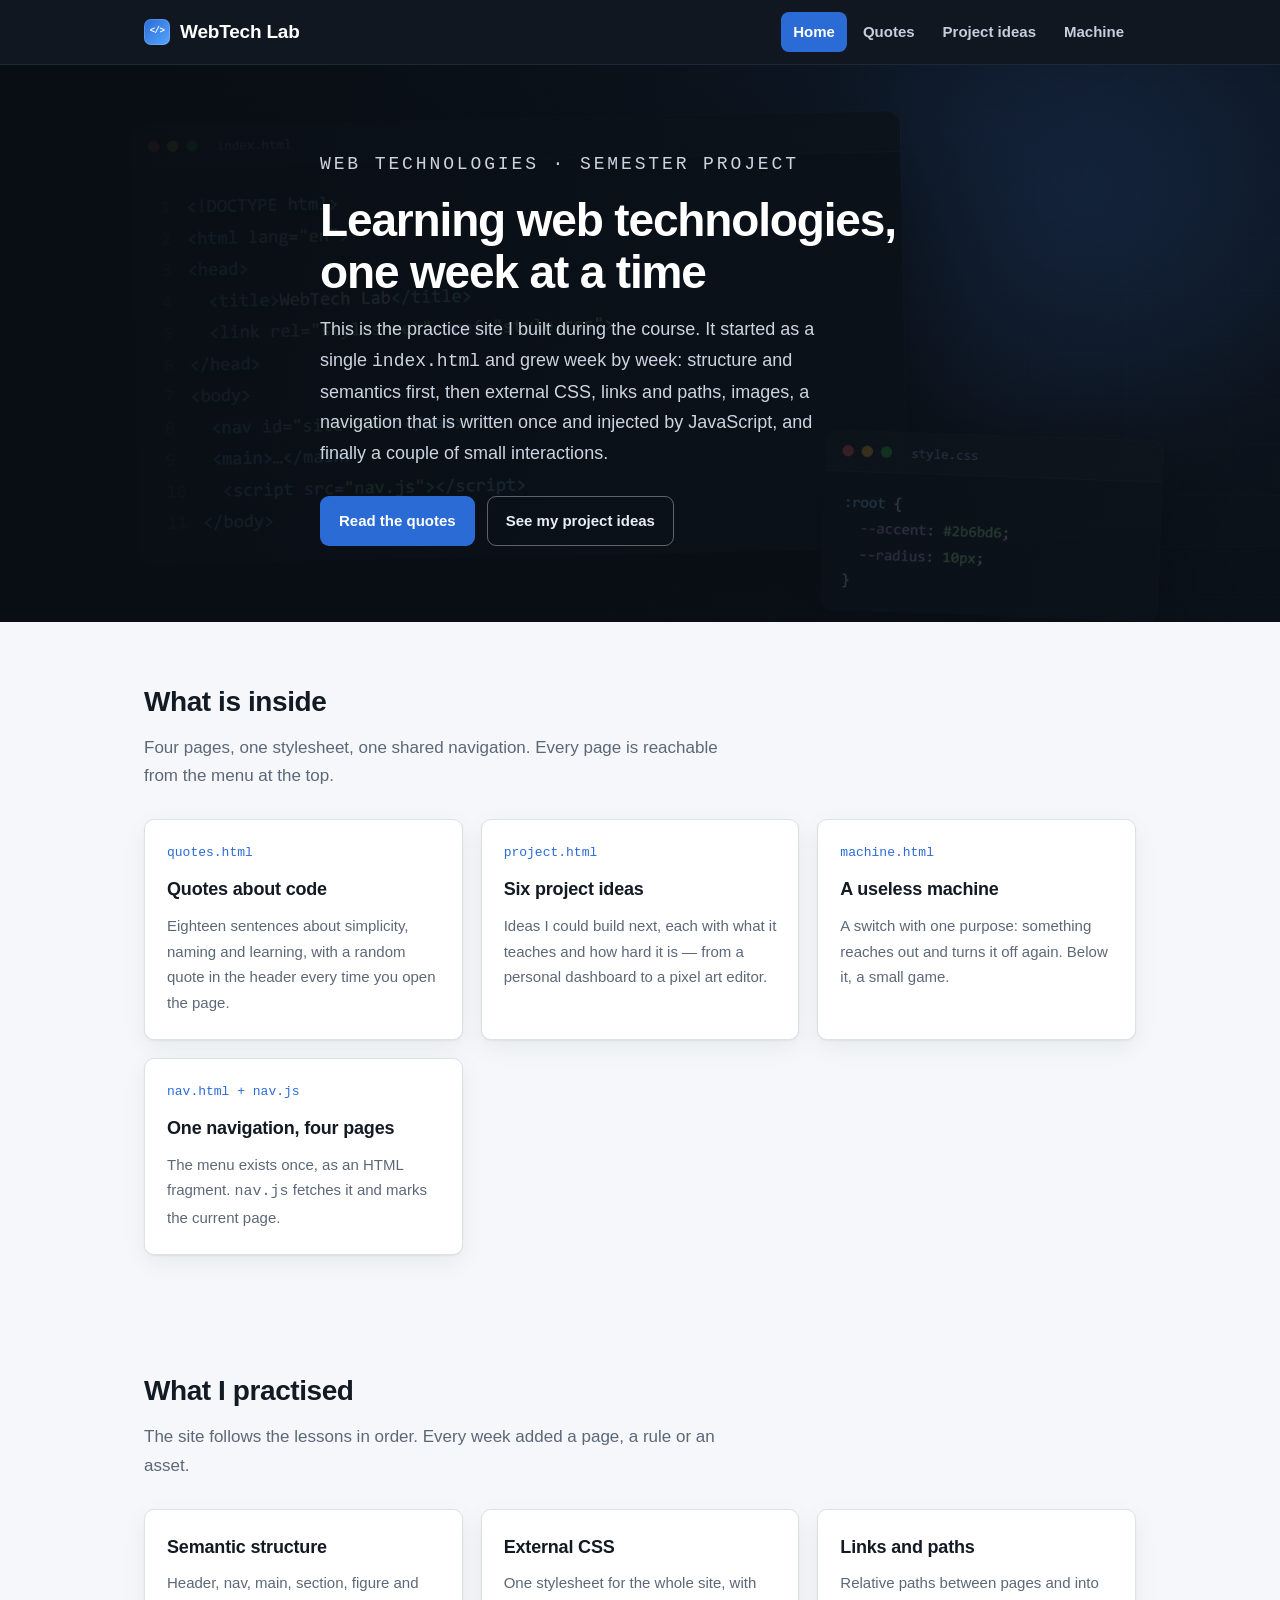
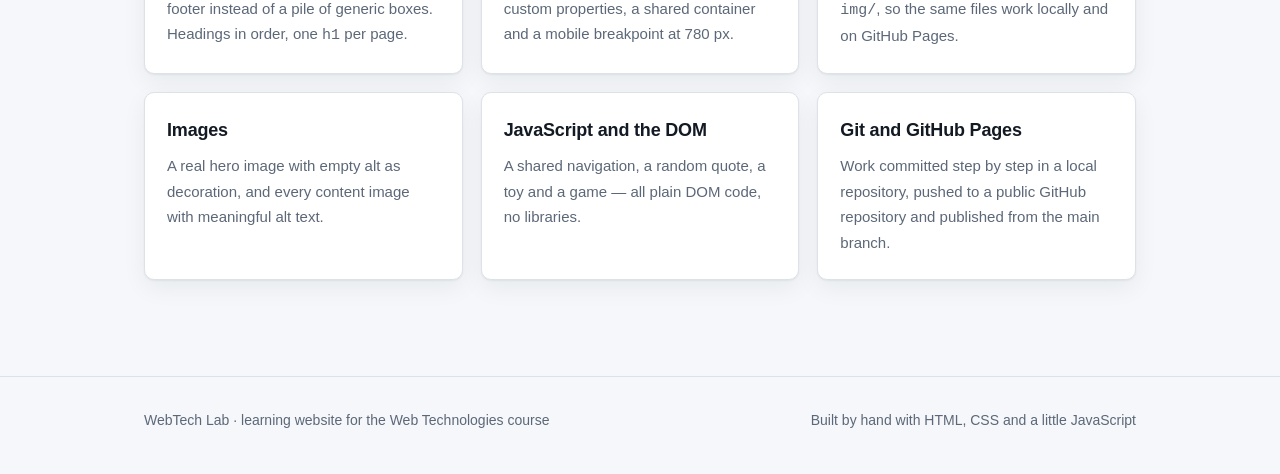
==== index.html @ a26dc0cc "feat: page structure, stylesheet, hero image and the shared navigation index.html with a hero image " ====
<!DOCTYPE html>
<html lang="en">
<head>
  <meta charset="UTF-8">
  <meta name="viewport" content="width=device-width, initial-scale=1.0">
  <title>WebTech Lab — learning web technologies</title>
  <meta name="description" content="The learning website I built during the Web Technologies course: HTML structure, external CSS, a shared navigation and a little JavaScript.">
  <link rel="icon" type="image/svg+xml" href="favicon.svg">
  <link rel="icon" type="image/png" sizes="32x32" href="favicon-32.png">
  <link rel="apple-touch-icon" href="apple-touch-icon.png">
  <meta property="og:type" content="website">
  <meta property="og:site_name" content="WebTech Lab">
  <meta property="og:title" content="WebTech Lab — learning web technologies">
  <meta property="og:description" content="The learning website I built during the Web Technologies course.">
  <meta property="og:url" content="https://i-am-cie.github.io/my-site/">
  <meta property="og:image" content="https://i-am-cie.github.io/my-site/img/og-image.jpg">
  <meta property="og:image:width" content="1200">
  <meta property="og:image:height" content="630">
  <meta name="twitter:card" content="summary_large_image">
  <link rel="stylesheet" href="style.css">
</head>
<body>
  <header class="site-header">
    <div class="container header-inner">
      <a class="brand" href="index.html"><span class="brand-mark" aria-hidden="true"></span>WebTech Lab</a>
      <div id="site-nav"></div>
    </div>
  </header>

  <main>
    <section class="hero">
      <div class="hero-media" aria-hidden="true">
        <img src="img/hero.jpg" alt="">
      </div>
      <div class="container hero-body">
        <p class="eyebrow">Web Technologies · semester project</p>
        <h1>Learning web technologies, one week at a time</h1>
        <p>This is the practice site I built during the course. It started as a single <code>index.html</code> and grew week by week: structure and semantics first, then external CSS, links and paths, images, a navigation that is written once and injected by JavaScript, and finally a couple of small interactions.</p>
        <div class="hero-actions">
          <a class="btn" href="quotes.html">Read the quotes</a>
          <a class="btn btn-ghost" href="project.html">See my project ideas</a>
        </div>
      </div>
    </section>

    <section class="section">
      <div class="container">
        <div class="section-head">
          <h2 class="section-title">What is inside</h2>
          <p class="lead">Four pages, one stylesheet, one shared navigation. Every page is reachable from the menu at the top.</p>
        </div>
        <div class="card-grid">
          <a class="card" href="quotes.html">
            <p class="card-index">quotes.html</p>
            <h3>Quotes about code</h3>
            <p>Eighteen sentences about simplicity, naming and learning, with a random quote in the header every time you open the page.</p>
          </a>
          <a class="card" href="project.html">
            <p class="card-index">project.html</p>
            <h3>Six project ideas</h3>
            <p>Ideas I could build next, each with what it teaches and how hard it is — from a personal dashboard to a pixel art editor.</p>
          </a>
          <a class="card" href="machine.html">
            <p class="card-index">machine.html</p>
            <h3>A useless machine</h3>
            <p>A switch with one purpose: something reaches out and turns it off again. Below it, a small game.</p>
          </a>
          <a class="card" href="machine.html">
            <p class="card-index">nav.html + nav.js</p>
            <h3>One navigation, four pages</h3>
            <p>The menu exists once, as an HTML fragment. <code>nav.js</code> fetches it and marks the current page.</p>
          </a>
        </div>
      </div>
    </section>

    <section class="section">
      <div class="container">
        <div class="section-head">
          <h2 class="section-title">What I practised</h2>
          <p class="lead">The site follows the lessons in order. Every week added a page, a rule or an asset.</p>
        </div>
        <div class="card-grid">
          <div class="card">
            <h3>Semantic structure</h3>
            <p>Header, nav, main, section, figure and footer instead of a pile of generic boxes. Headings in order, one <code>h1</code> per page.</p>
          </div>
          <div class="card">
            <h3>External CSS</h3>
            <p>One stylesheet for the whole site, with custom properties, a shared container and a mobile breakpoint at 780 px.</p>
          </div>
          <div class="card">
            <h3>Links and paths</h3>
            <p>Relative paths between pages and into <code>img/</code>, so the same files work locally and on GitHub Pages.</p>
          </div>
          <div class="card">
            <h3>Images</h3>
            <p>A real hero image with empty alt as decoration, and every content image with meaningful alt text.</p>
          </div>
          <div class="card">
            <h3>JavaScript and the DOM</h3>
            <p>A shared navigation, a random quote, a toy and a game — all plain DOM code, no libraries.</p>
          </div>
          <div class="card">
            <h3>Git and GitHub Pages</h3>
            <p>Work committed step by step in a local repository, pushed to a public GitHub repository and published from the main branch.</p>
          </div>
        </div>
      </div>
    </section>
  </main>

  <footer class="site-footer">
    <div class="container footer-inner">
      <span>WebTech Lab · learning website for the Web Technologies course</span>
      <span>Built by hand with HTML, CSS and a little JavaScript</span>
    </div>
  </footer>

  <script src="nav.js"></script>
</body>
</html>
---- style.css ----
/* ==========================================================================
   WebTech Lab — learning website for the Web Technologies course
   One stylesheet, no framework. Sections:
   1. tokens and reset   2. layout   3. header and injected navigation
   4. hero   5. cards   6. quotes   7. project ideas   8. machine + game
   9. footer  10. responsive
   ========================================================================== */

/* 1. tokens and reset ---------------------------------------------------- */
:root {
  --ink: #131a24;
  --paper: #f5f7fa;
  --card: #ffffff;
  --line: #dde2e9;
  --accent: #2b6bd6;
  --accent-dark: #1e4e9f;
  --accent-soft: #e8f0fe;
  --muted: #5c6878;
  --code: #0f1720;
  --radius: 10px;
  --shadow: 0 1px 2px rgba(19, 26, 36, 0.06), 0 8px 24px rgba(19, 26, 36, 0.06);
  --max: 1040px;
}

*,
*::before,
*::after {
  box-sizing: border-box;
}

html {
  -webkit-text-size-adjust: 100%;
}

body {
  margin: 0;
  background: var(--paper);
  color: var(--ink);
  font-family: -apple-system, BlinkMacSystemFont, "Segoe UI", "PingFang SC",
    "Microsoft YaHei", Roboto, sans-serif;
  font-size: 17px;
  line-height: 1.7;
}

h1,
h2,
h3,
p,
blockquote,
figure,
ul,
ol {
  margin: 0;
}

a {
  color: var(--accent-dark);
  text-decoration: none;
}

a:hover {
  text-decoration: underline;
}

img {
  display: block;
  max-width: 100%;
}

code,
kbd,
pre {
  font-family: Consolas, "SF Mono", Menlo, monospace;
}

.visually-hidden {
  position: absolute;
  width: 1px;
  height: 1px;
  padding: 0;
  margin: -1px;
  overflow: hidden;
  clip: rect(0 0 0 0);
  white-space: nowrap;
  border: 0;
}

/* 2. layout ------------------------------------------------------------- */
.container {
  width: 100%;
  max-width: var(--max);
  margin: 0 auto;
  padding: 0 24px;
}

.section {
  padding: 56px 0;
}

.section-head {
  margin-bottom: 28px;
}

.section-title {
  font-size: 28px;
  font-weight: 750;
  letter-spacing: -0.015em;
  margin-bottom: 8px;
}

.lead {
  color: var(--muted);
  max-width: 62ch;
}

/* 3. header and injected navigation ------------------------------------- */
.site-header {
  position: sticky;
  top: 0;
  z-index: 50;
  background: #101720;
  border-bottom: 1px solid #1e2836;
}

.header-inner {
  display: flex;
  align-items: center;
  justify-content: space-between;
  gap: 20px;
  min-height: 64px;
}

.brand {
  display: inline-flex;
  align-items: center;
  gap: 10px;
  color: #fff;
  font-weight: 750;
  font-size: 19px;
  letter-spacing: -0.01em;
}

.brand:hover {
  text-decoration: none;
  color: #fff;
}

.brand-mark {
  width: 26px;
  height: 26px;
  border-radius: 7px;
  background: linear-gradient(135deg, var(--accent) 0%, #56a6ff 100%);
  box-shadow: 0 0 0 1px rgba(255, 255, 255, 0.16) inset;
  position: relative;
  flex: 0 0 auto;
}

.brand-mark::after {
  content: "</>";
  position: absolute;
  inset: 0;
  display: grid;
  place-items: center;
  font-family: Consolas, monospace;
  font-size: 9px;
  font-weight: 700;
  color: #fff;
  letter-spacing: -0.5px;
}

/* the navigation is an HTML fragment injected by nav.js */
.site-nav ul {
  display: flex;
  flex-wrap: wrap;
  gap: 4px;
  list-style: none;
  padding: 0;
  margin: 0;
}

.site-nav a {
  display: block;
  padding: 7px 12px;
  border-radius: 8px;
  color: #c6d0dd;
  font-size: 15px;
  font-weight: 550;
  transition: background 0.15s ease, color 0.15s ease;
}

.site-nav a:hover {
  background: rgba(255, 255, 255, 0.08);
  color: #fff;
  text-decoration: none;
}

.site-nav a.is-current {
  background: var(--accent);
  color: #fff;
}

/* 4. hero --------------------------------------------------------------- */
.hero {
  position: relative;
  background: var(--code);
  color: #fff;
  overflow: hidden;
}

.hero-media {
  position: absolute;
  inset: 0;
}

.hero-media img {
  width: 100%;
  height: 100%;
  object-fit: cover;
  opacity: 0.45;
}

.hero::after {
  content: "";
  position: absolute;
  inset: 0;
  background: linear-gradient(100deg, rgba(9, 14, 20, 0.94) 0%,
    rgba(9, 14, 20, 0.72) 45%, rgba(9, 14, 20, 0.35) 100%);
}

.hero-body {
  position: relative;
  z-index: 2;
  padding: 84px 0 76px;
  max-width: 640px;
}

.eyebrow {
  font-family: Consolas, monospace;
  font-size: 13px;
  letter-spacing: 0.16em;
  text-transform: uppercase;
  color: #7fb4ff;
  margin-bottom: 14px;
}

.hero h1 {
  font-size: 46px;
  line-height: 1.14;
  letter-spacing: -0.025em;
  font-weight: 800;
  margin-bottom: 16px;
}

.hero p {
  color: #cbd5e1;
  font-size: 18px;
  max-width: 54ch;
}

.hero-actions {
  display: flex;
  flex-wrap: wrap;
  gap: 12px;
  margin-top: 28px;
}

.btn {
  display: inline-block;
  padding: 11px 18px;
  border-radius: 9px;
  border: 1px solid transparent;
  background: var(--accent);
  color: #fff;
  font-size: 15px;
  font-weight: 650;
  cursor: pointer;
  transition: transform 0.12s ease, background 0.15s ease;
}

.btn:hover {
  background: #3a7ae4;
  text-decoration: none;
  transform: translateY(-1px);
}

.btn-ghost {
  background: transparent;
  border-color: rgba(255, 255, 255, 0.35);
  color: #e7eef7;
}

.btn-ghost:hover {
  background: rgba(255, 255, 255, 0.1);
}

/* 5. cards -------------------------------------------------------------- */
.card-grid {
  display: grid;
  grid-template-columns: repeat(auto-fit, minmax(260px, 1fr));
  gap: 18px;
}

.card {
  display: block;
  background: var(--card);
  border: 1px solid var(--line);
  border-radius: var(--radius);
  padding: 22px 22px 24px;
  box-shadow: var(--shadow);
  color: inherit;
  transition: transform 0.15s ease, border-color 0.15s ease, box-shadow 0.15s ease;
}

.card:hover {
  transform: translateY(-3px);
  border-color: #b9c7dc;
  text-decoration: none;
  box-shadow: 0 2px 4px rgba(19, 26, 36, 0.06), 0 14px 34px rgba(19, 26, 36, 0.1);
}

.card h3 {
  font-size: 18px;
  margin-bottom: 8px;
  letter-spacing: -0.01em;
}

.card p {
  color: var(--muted);
  font-size: 15px;
}

.card .card-index {
  font-family: Consolas, monospace;
  font-size: 13px;
  color: var(--accent);
  margin-bottom: 10px;
}

/* 6. quotes ------------------------------------------------------------- */
.quote-hero {
  background: linear-gradient(135deg, #16233a 0%, #1d3556 55%, #24466f 100%);
  color: #fff;
  padding: 64px 0;
}

.quote-hero blockquote {
  font-size: 30px;
  line-height: 1.4;
  font-weight: 650;
  letter-spacing: -0.015em;
  max-width: 46ch;
  margin-bottom: 18px;
}

.quote-hero cite {
  display: block;
  font-style: normal;
  color: #9fc0ea;
  font-size: 15px;
  letter-spacing: 0.02em;
}

.quote-hero .btn {
  margin-top: 26px;
  background: #fff;
  color: #16233a;
}

.quote-hero .btn:hover {
  background: #e7eef7;
}

.quote-grid {
  display: grid;
  grid-template-columns: repeat(auto-fit, minmax(280px, 1fr));
  gap: 18px;
  list-style: none;
  padding: 0;
  margin: 0;
}

.quote {
  background: var(--card);
  border: 1px solid var(--line);
  border-left: 4px solid var(--accent);
  border-radius: var(--radius);
  padding: 20px 22px;
  box-shadow: var(--shadow);
}

.quote p {
  font-size: 16px;
  margin-bottom: 10px;
}

.quote cite {
  font-style: normal;
  font-size: 13px;
  color: var(--muted);
  text-transform: uppercase;
  letter-spacing: 0.06em;
}

/* 7. project ideas ------------------------------------------------------ */
.idea-list {
  list-style: none;
  padding: 0;
  margin: 0;
  display: grid;
  gap: 16px;
}

.idea {
  background: var(--card);
  border: 1px solid var(--line);
  border-radius: var(--radius);
  padding: 22px 24px;
  box-shadow: var(--shadow);
  display: grid;
  gap: 6px;
}

.idea h3 {
  font-size: 19px;
  letter-spacing: -0.01em;
}

.idea p {
  color: var(--muted);
  font-size: 15px;
}

.idea-meta {
  display: flex;
  flex-wrap: wrap;
  gap: 8px;
  margin-top: 6px;
}

.badge {
  display: inline-block;
  font-size: 12px;
  font-weight: 650;
  letter-spacing: 0.03em;
  padding: 3px 9px;
  border-radius: 999px;
  background: var(--accent-soft);
  color: var(--accent-dark);
  border: 1px solid #cadeff;
}

.badge-warm {
  background: #fff3e2;
  color: #8a5200;
  border-color: #ffdda8;
}

/* 8. machine + game ----------------------------------------------------- */
.machine-panel {
  background: var(--card);
  border: 1px solid var(--line);
  border-radius: var(--radius);
  padding: 28px;
  box-shadow: var(--shadow);
}

.machine-stage {
  position: relative;
  display: flex;
  align-items: center;
  justify-content: center;
  gap: 24px;
  min-height: 190px;
  background: #f0f4fa;
  border: 1px dashed #c3d2e6;
  border-radius: 12px;
  overflow: hidden;
}

.switch {
  position: relative;
  width: 132px;
  height: 74px;
  border: 0;
  border-radius: 999px;
  background: #c9d4e3;
  cursor: pointer;
  transition: background 0.25s ease;
  box-shadow: inset 0 2px 6px rgba(19, 26, 36, 0.18);
}

.switch.is-on {
  background: #2fa36b;
}

.switch:focus-visible {
  outline: 3px solid var(--accent);
  outline-offset: 3px;
}

.switch-knob {
  position: absolute;
  top: 7px;
  left: 7px;
  width: 60px;
  height: 60px;
  border-radius: 50%;
  background: #fff;
  box-shadow: 0 3px 8px rgba(19, 26, 36, 0.25);
  transition: transform 0.25s cubic-bezier(0.34, 1.4, 0.64, 1);
}

.switch.is-on .switch-knob {
  transform: translateX(58px);
}

.arm {
  position: absolute;
  top: 50%;
  right: -180px;
  transform: translateY(-50%);
  width: 170px;
  height: 22px;
  border-radius: 11px;
  background: linear-gradient(90deg, #8a5a2b, #b47a3e);
  box-shadow: 0 4px 10px rgba(19, 26, 36, 0.2);
  transition: right 0.32s cubic-bezier(0.3, 0.9, 0.4, 1);
  display: flex;
  align-items: center;
  justify-content: flex-start;
  padding-left: 12px;
  color: #fff;
  font-size: 11px;
  font-family: Consolas, monospace;
}

.arm::before {
  content: "HAND";
  opacity: 0.75;
  order: 2;
  margin-left: auto;
  margin-right: 12px;
}

.arm.is-out {
  right: 8px;
}

.machine-caption {
  margin-top: 18px;
  color: var(--muted);
  font-size: 15px;
}

.attempts {
  font-family: Consolas, monospace;
  color: var(--accent-dark);
  font-weight: 650;
}

.game-hud {
  display: flex;
  flex-wrap: wrap;
  align-items: center;
  gap: 18px;
  margin-bottom: 14px;
  font-family: Consolas, monospace;
  font-size: 15px;
}

.game-hud strong {
  color: var(--accent-dark);
}

.game-board {
  position: relative;
  height: 320px;
  border-radius: 12px;
  background: linear-gradient(180deg, #eaf1fb 0%, #dde8f7 100%);
  border: 1px solid #c3d2e6;
  overflow: hidden;
  touch-action: manipulation;
}

.target {
  position: absolute;
  width: 62px;
  height: 62px;
  border: 0;
  border-radius: 50%;
  background: radial-gradient(circle at 35% 30%, #6fb2ff, #2b6bd6 70%);
  box-shadow: 0 6px 16px rgba(43, 107, 214, 0.4);
  cursor: pointer;
  transition: transform 0.1s ease;
  animation: pop 0.18s ease;
}

.target:hover {
  transform: scale(1.06);
}

.target:active {
  transform: scale(0.94);
}

.target:focus-visible {
  outline: 3px solid #fff;
  outline-offset: 3px;
}

@keyframes pop {
  from {
    transform: scale(0.4);
    opacity: 0.2;
  }
  to {
    transform: scale(1);
    opacity: 1;
  }
}

.game-message {
  position: absolute;
  inset: 0;
  display: grid;
  place-items: center;
  text-align: center;
  padding: 24px;
  background: rgba(240, 245, 252, 0.94);
  color: var(--ink);
}

.game-message p {
  color: var(--muted);
  margin-top: 8px;
  font-size: 15px;
}

.game-message[hidden] {
  display: none;
}

/* 9. footer ------------------------------------------------------------- */
.site-footer {
  margin-top: 40px;
  padding: 32px 0 44px;
  border-top: 1px solid var(--line);
  color: var(--muted);
  font-size: 14px;
}

.footer-inner {
  display: flex;
  flex-wrap: wrap;
  gap: 10px 24px;
  justify-content: space-between;
}

/* 10. responsive -------------------------------------------------------- */
@media (max-width: 780px) {
  body {
    font-size: 16px;
  }

  .section {
    padding: 40px 0;
  }

  .hero-body {
    padding: 56px 0 52px;
  }

  .hero h1 {
    font-size: 32px;
  }

  .hero p {
    font-size: 16px;
  }

  .quote-hero {
    padding: 44px 0;
  }

  .quote-hero blockquote {
    font-size: 22px;
  }

  .section-title {
    font-size: 23px;
  }

  .header-inner {
    flex-direction: column;
    align-items: flex-start;
    gap: 8px;
    padding-top: 12px;
    padding-bottom: 12px;
  }

  .site-nav ul {
    gap: 2px;
    margin-left: -8px;
  }

  .site-nav a {
    padding: 6px 9px;
    font-size: 14px;
  }

  .game-board {
    height: 280px;
  }

  .machine-stage {
    min-height: 170px;
  }

  .switch {
    width: 112px;
    height: 64px;
  }

  .switch-knob {
    width: 50px;
    height: 50px;
    top: 7px;
  }

  .switch.is-on .switch-knob {
    transform: translateX(48px);
  }
}

@media (prefers-reduced-motion: reduce) {
  *,
  *::before,
  *::after {
    animation-duration: 0.001ms !important;
    transition-duration: 0.001ms !important;
  }
}
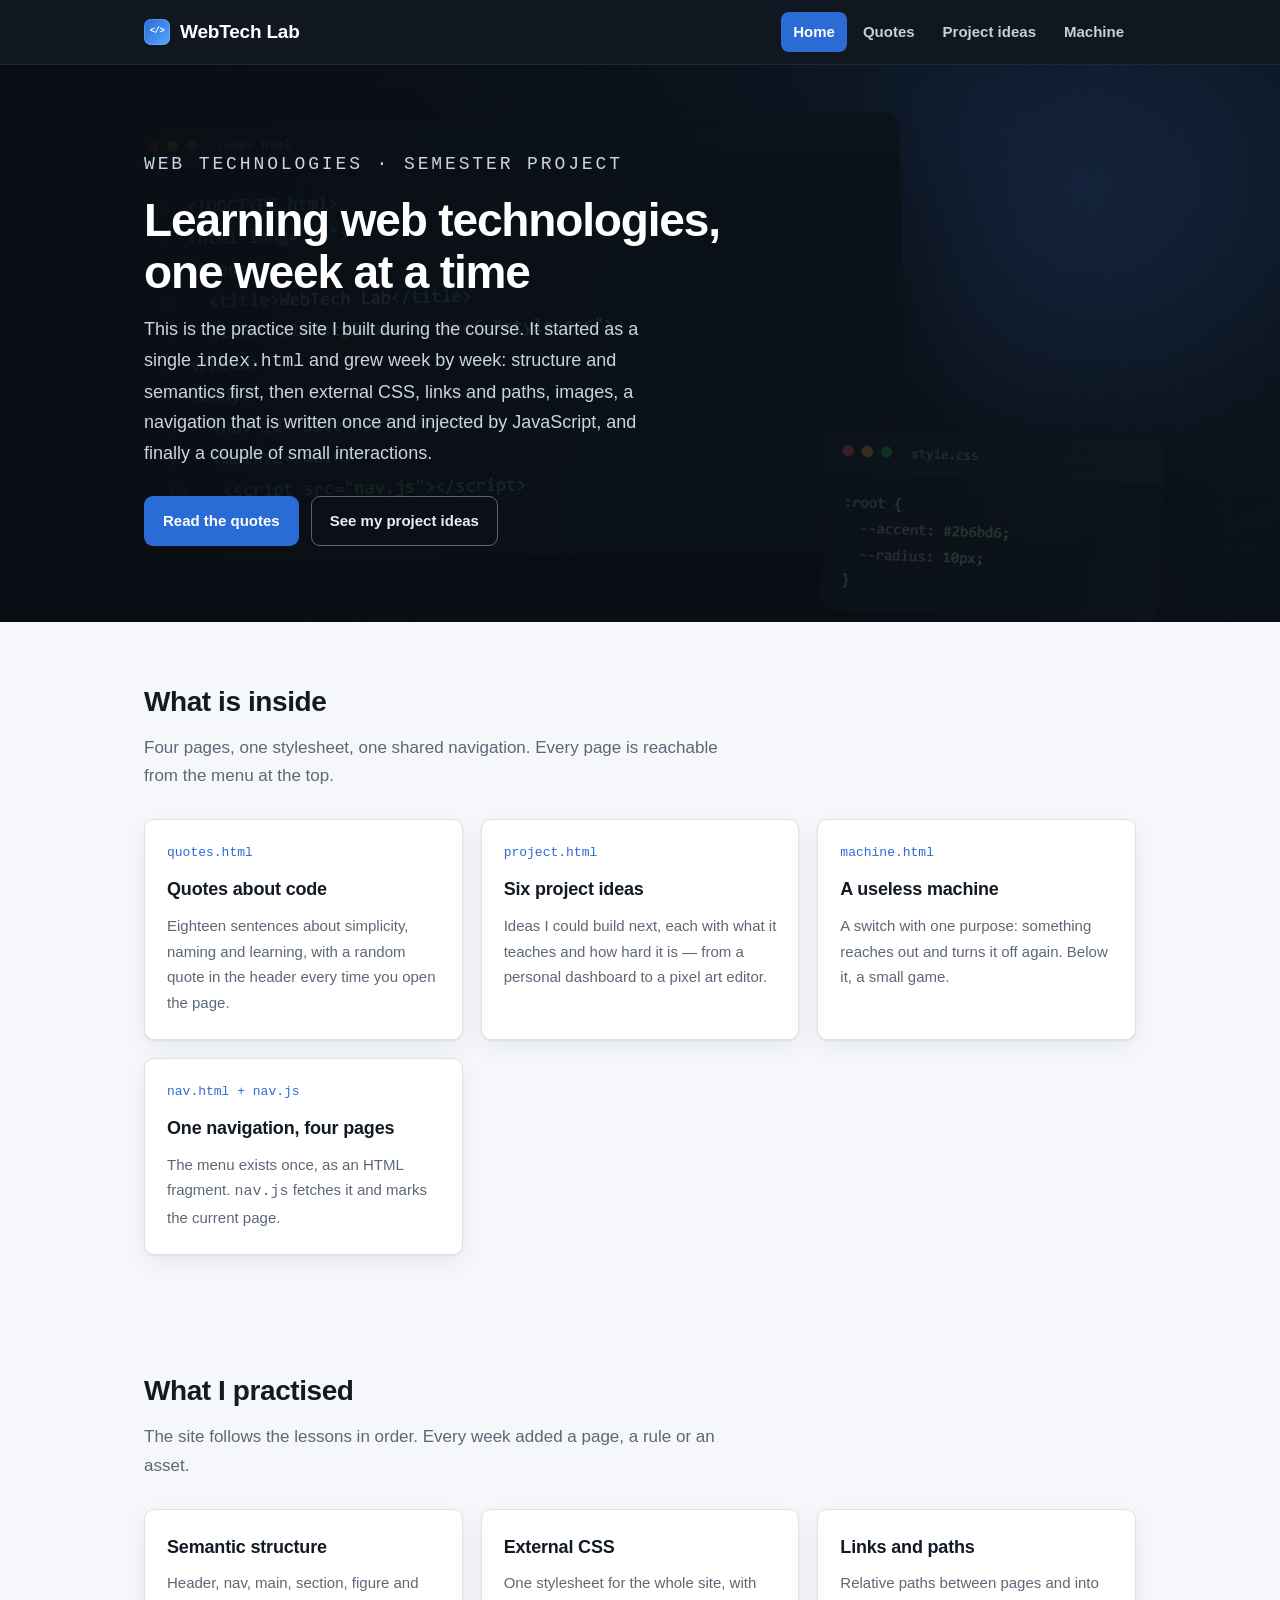
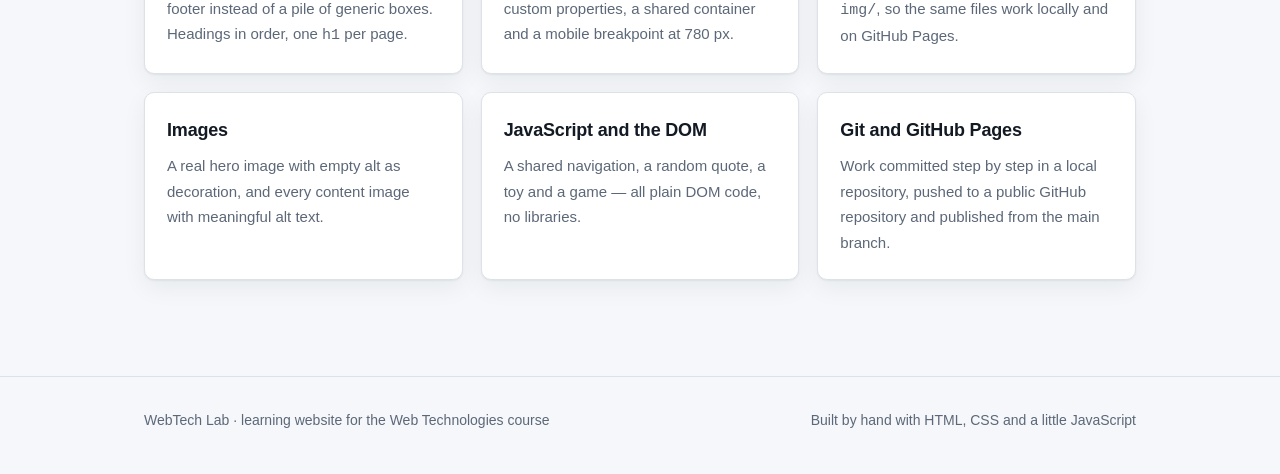
==== commit 150ed810: "fix: align the hero text with the page grid and make the app icon square - the hero block had no hor" ====
--- a/index.html
+++ b/index.html
@@ -33,12 +33,14 @@
         <img src="img/hero.jpg" alt="">
       </div>
       <div class="container hero-body">
+        <div class="hero-inner">
         <p class="eyebrow">Web Technologies · semester project</p>
         <h1>Learning web technologies, one week at a time</h1>
         <p>This is the practice site I built during the course. It started as a single <code>index.html</code> and grew week by week: structure and semantics first, then external CSS, links and paths, images, a navigation that is written once and injected by JavaScript, and finally a couple of small interactions.</p>
         <div class="hero-actions">
           <a class="btn" href="quotes.html">Read the quotes</a>
           <a class="btn btn-ghost" href="project.html">See my project ideas</a>
+        </div>
         </div>
       </div>
     </section>
--- a/style.css
+++ b/style.css
@@ -230,8 +230,13 @@
 .hero-body {
   position: relative;
   z-index: 2;
-  padding: 84px 0 76px;
-  max-width: 640px;
+  padding-top: 84px;
+  padding-bottom: 76px;
+}
+
+/* the text block keeps a readable measure but stays on the page grid */
+.hero-inner {
+  max-width: 620px;
 }
 
 .eyebrow {
@@ -667,7 +672,8 @@
   }
 
   .hero-body {
-    padding: 56px 0 52px;
+    padding-top: 48px;
+    padding-bottom: 44px;
   }
 
   .hero h1 {
